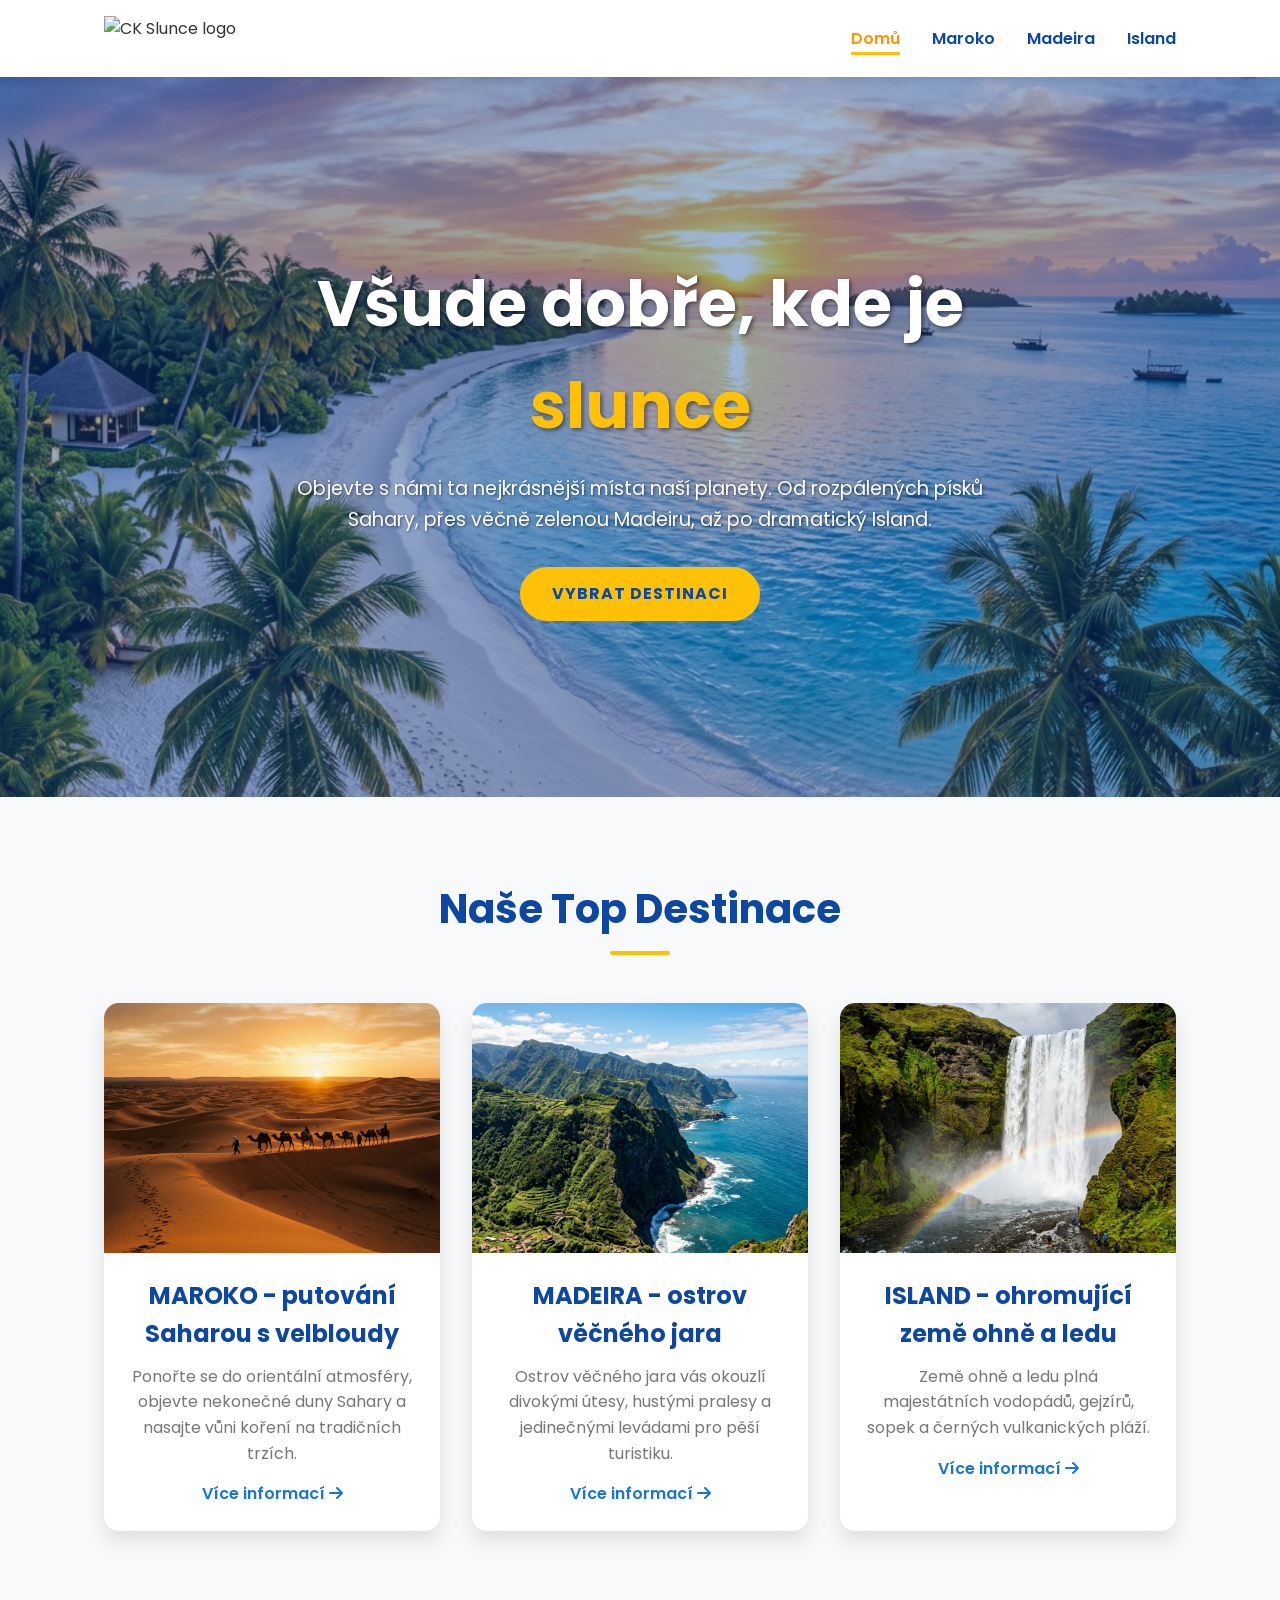
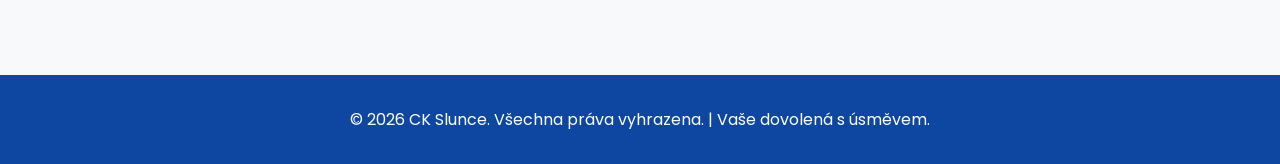
==== index.html @ e1917051 "terminy a popisky k cene" ====
<!DOCTYPE html>
<html lang="cs">

<head>
    <meta charset="UTF-8">
    <meta name="viewport" content="width=device-width, initial-scale=1.0">
    <title>CK Slunce | Vaše vysněná dovolená</title>
    <meta name="description"
        content="Cestovní kancelář CK Slunce - nabízíme nezapomenutelné zájezdy do destinací jako Maroko, Madeira a Island.">
    <link rel="stylesheet" href="css/style.css">
    <link href="https://cdnjs.cloudflare.com/ajax/libs/font-awesome/6.0.0/css/all.min.css" rel="stylesheet">
</head>

<body>

    <header>
        <nav>
            <a href="index.html" class="logo">
                <img src="images/logo.png" alt="CK Slunce logo">
            </a>
            <ul class="nav-links">
                <li><a href="index.html" class="active">Domů</a></li>
                <li><a href="maroko.html">Maroko</a></li>
                <li><a href="madeira.html">Madeira</a></li>
                <li><a href="island.html">Island</a></li>
            </ul>
        </nav>
    </header>

    <section class="hero" style="background-image: url('images/hero_home.jpg');">
        <div class="hero-content">
            <h1>Všude dobře, kde je <span>slunce</span></h1>
            <p>Objevte s námi ta nejkrásnější místa naší planety. Od rozpálených písků Sahary, přes věčně zelenou
                Madeiru, až po dramatický Island.</p>
            <a href="#destinace" class="btn">Vybrat destinaci</a>
        </div>
    </section>

    <section id="destinace" class="destinations">
        <h2 class="section-title">Naše Top Destinace</h2>
        <div class="grid">

            <a href="maroko.html" class="card">
                <div class="card-img">
                    <img src="images/maroko_1.jpg" alt="Maroko zájezd">
                </div>
                <div class="card-content">
                    <h3>MAROKO - putování Saharou s velbloudy</h3>
                    <p>Ponořte se do orientální atmosféry, objevte nekonečné duny Sahary a nasajte vůni koření na
                        tradičních trzích.</p>
                    <span class="card-btn">Více informací <i class="fas fa-arrow-right"></i></span>
                </div>
            </a>

            <a href="madeira.html" class="card">
                <div class="card-img">
                    <img src="images/madeira_1.jpg" alt="Madeira zájezd">
                </div>
                <div class="card-content">
                    <h3>MADEIRA - ostrov věčného jara</h3>
                    <p>Ostrov věčného jara vás okouzlí divokými útesy, hustými pralesy a jedinečnými levádami pro pěší
                        turistiku.</p>
                    <span class="card-btn">Více informací <i class="fas fa-arrow-right"></i></span>
                </div>
            </a>

            <a href="island.html" class="card">
                <div class="card-img">
                    <img src="images/island_1.jpg" alt="Island zájezd">
                </div>
                <div class="card-content">
                    <h3>ISLAND - ohromující země ohně a ledu</h3>
                    <p>Země ohně a ledu plná majestátních vodopádů, gejzírů, sopek a černých vulkanických pláží.</p>
                    <span class="card-btn">Více informací <i class="fas fa-arrow-right"></i></span>
                </div>
            </a>

        </div>
    </section>

    <footer>
        <p>&copy; 2026 CK Slunce. Všechna práva vyhrazena. | Vaše dovolená s úsměvem.</p>
    </footer>

</body>

</html>
---- css/style.css ----
@import url('https://fonts.googleapis.com/css2?family=Poppins:wght@300;400;600;700&display=swap');

:root {
    --primary-color: #FFC107; /* Slunečná žlutá */
    --primary-dark: #FF9800; /* Tmavší žlutá/oranžová */
    --secondary-color: #0D47A1; /* Tmavě modrá */
    --secondary-light: #1976D2; /* Světlejší modrá */
    --text-color: #333333;
    --text-light: #777777;
    --bg-color: #F8F9FA;
    --white: #FFFFFF;
    --transition: all 0.3s ease;
    --shadow: 0 10px 20px rgba(0,0,0,0.1);
}

* {
    margin: 0;
    padding: 0;
    box-sizing: border-box;
}

body {
    font-family: 'Poppins', sans-serif;
    color: var(--text-color);
    background-color: var(--bg-color);
    line-height: 1.6;
}

a {
    text-decoration: none;
    color: inherit;
}

/* Header & Navigation */
header {
    background-color: var(--white);
    box-shadow: 0 2px 10px rgba(0,0,0,0.1);
    position: sticky;
    top: 0;
    z-index: 1000;
}

nav {
    display: flex;
    justify-content: space-between;
    align-items: center;
    padding: 1rem 5%;
    max-width: 1200px;
    margin: 0 auto;
}

.logo {
    display: flex;
    align-items: center;
}

.logo img {
    height: 45px;
    width: auto;
    display: block;
    transition: var(--transition);
}

.logo:hover img {
    transform: scale(1.03);
}

.nav-links {
    list-style: none;
    display: flex;
    gap: 2rem;
}

.nav-links a {
    font-weight: 600;
    color: var(--secondary-color);
    transition: var(--transition);
    position: relative;
    padding-bottom: 5px;
}

.nav-links a::after {
    content: '';
    position: absolute;
    width: 0;
    height: 3px;
    background-color: var(--primary-color);
    bottom: 0;
    left: 0;
    transition: var(--transition);
}

.nav-links a:hover::after, .nav-links a.active::after {
    width: 100%;
}

.nav-links a:hover, .nav-links a.active {
    color: var(--primary-dark);
}

/* Hero Section */
.hero {
    height: 80vh;
    background-size: cover;
    background-position: center;
    position: relative;
    display: flex;
    align-items: center;
    justify-content: center;
    text-align: center;
    color: var(--white);
}

.hero::before {
    content: '';
    position: absolute;
    top: 0;
    left: 0;
    width: 100%;
    height: 100%;
    background: rgba(13, 71, 161, 0.4);
}

.hero-content {
    position: relative;
    z-index: 1;
    max-width: 800px;
    padding: 2rem;
}

.hero h1 {
    font-size: 4rem;
    font-weight: 700;
    margin-bottom: 1rem;
    text-shadow: 2px 2px 4px rgba(0,0,0,0.5);
}

.hero h1 span {
    color: var(--primary-color);
}

.hero p {
    font-size: 1.2rem;
    margin-bottom: 2rem;
    text-shadow: 1px 1px 3px rgba(0,0,0,0.5);
}

.btn {
    display: inline-block;
    padding: 12px 30px;
    background-color: var(--primary-color);
    color: var(--secondary-color);
    border-radius: 30px;
    font-weight: 700;
    text-transform: uppercase;
    letter-spacing: 1px;
    transition: var(--transition);
    border: 2px solid var(--primary-color);
}

.btn:hover {
    background-color: transparent;
    color: var(--primary-color);
}

/* Destinations Grid (Home) */
.destinations {
    padding: 5rem 5%;
    max-width: 1200px;
    margin: 0 auto;
}

.section-title {
    text-align: center;
    font-size: 2.5rem;
    color: var(--secondary-color);
    margin-bottom: 3rem;
    position: relative;
}

.section-title::after {
    content: '';
    display: block;
    width: 60px;
    height: 4px;
    background-color: var(--primary-color);
    margin: 10px auto 0;
    border-radius: 2px;
}

.grid {
    display: grid;
    grid-template-columns: repeat(auto-fit, minmax(300px, 1fr));
    gap: 2rem;
}

.card {
    background: var(--white);
    border-radius: 15px;
    overflow: hidden;
    box-shadow: var(--shadow);
    transition: var(--transition);
    cursor: pointer;
}

.card:hover {
    transform: translateY(-10px);
    box-shadow: 0 15px 30px rgba(0,0,0,0.2);
}

.card-img {
    height: 250px;
    overflow: hidden;
}

.card-img img {
    width: 100%;
    height: 100%;
    object-fit: cover;
    transition: transform 0.5s ease;
}

.card:hover .card-img img {
    transform: scale(1.1);
}

.card-content {
    padding: 1.5rem;
    text-align: center;
}

.card-content h3 {
    font-size: 1.5rem;
    color: var(--secondary-color);
    margin-bottom: 10px;
}

.card-content p {
    color: var(--text-light);
    margin-bottom: 15px;
}

.card-btn {
    display: inline-block;
    color: var(--secondary-light);
    font-weight: 600;
    transition: var(--transition);
}

.card-btn:hover {
    color: var(--primary-dark);
}

/* Destination Pages Specific */
.dest-page {
    padding: 4rem 5%;
    max-width: 1200px;
    margin: 0 auto;
}

.dest-header {
    text-align: center;
    margin-bottom: 3rem;
}

.dest-header h1 {
    font-size: 3rem;
    color: var(--secondary-color);
    margin-bottom: 1rem;
}

.dest-desc {
    font-size: 1.1rem;
    color: var(--text-color);
    max-width: 800px;
    margin: 0 auto 3rem;
    text-align: center;
}

.gallery {
    display: grid;
    grid-template-columns: repeat(auto-fit, minmax(400px, 1fr));
    gap: 2rem;
}

.gallery img {
    width: 100%;
    height: 400px;
    object-fit: cover;
    border-radius: 15px;
    box-shadow: var(--shadow);
    transition: var(--transition);
}

.gallery img:hover {
    transform: scale(1.02);
}

/* Footer */
footer {
    background-color: var(--secondary-color);
    color: var(--white);
    text-align: center;
    padding: 2rem 5%;
    margin-top: 4rem;
}

/* Modal Popup styles */
.modal-overlay {
    position: fixed;
    top: 0;
    left: 0;
    width: 100%;
    height: 100%;
    background: rgba(13, 71, 161, 0.4);
    backdrop-filter: blur(8px);
    -webkit-backdrop-filter: blur(8px);
    display: flex;
    justify-content: center;
    align-items: center;
    z-index: 2000;
    opacity: 0;
    pointer-events: none;
    transition: opacity 0.4s ease;
}

.modal-overlay.active {
    opacity: 1;
    pointer-events: all;
}

.modal-container {
    background: var(--white);
    width: 90%;
    max-width: 800px;
    max-height: 85vh;
    border-radius: 20px;
    box-shadow: 0 20px 50px rgba(13, 71, 161, 0.15);
    overflow-y: auto;
    position: relative;
    transform: scale(0.9) translateY(20px);
    transition: transform 0.4s cubic-bezier(0.165, 0.84, 0.44, 1);
    padding: 2.5rem;
}

.modal-overlay.active .modal-container {
    transform: scale(1) translateY(0);
}

.modal-close {
    position: absolute;
    top: 1.5rem;
    right: 1.5rem;
    font-size: 1.5rem;
    color: var(--text-light);
    cursor: pointer;
    transition: var(--transition);
    border: none;
    background: transparent;
    width: 40px;
    height: 40px;
    border-radius: 50%;
    display: flex;
    align-items: center;
    justify-content: center;
    background: var(--bg-color);
}

.modal-close:hover {
    color: var(--secondary-color);
    background: var(--primary-color);
    transform: rotate(90deg);
}

.modal-header {
    margin-bottom: 2rem;
    border-bottom: 2px solid var(--bg-color);
    padding-bottom: 1.5rem;
}

.modal-header h2 {
    color: var(--secondary-color);
    font-size: 2.2rem;
    font-weight: 700;
}

.modal-meta {
    display: flex;
    flex-wrap: wrap;
    gap: 1.5rem;
    margin-top: 1rem;
    font-size: 1.05rem;
}

.modal-meta-item {
    display: flex;
    align-items: center;
    gap: 10px;
    font-weight: 600;
    color: var(--secondary-light);
    background: rgba(25, 118, 210, 0.05);
    padding: 6px 16px;
    border-radius: 20px;
}

.modal-meta-item i {
    color: var(--primary-dark);
}

.modal-body {
    display: flex;
    flex-direction: column;
    gap: 1.5rem;
}

.modal-body h3 {
    color: var(--secondary-color);
    font-size: 1.4rem;
    border-left: 4px solid var(--primary-color);
    padding-left: 10px;
    margin-top: 0.5rem;
}

.program-timeline {
    position: relative;
    border-left: 2px solid rgba(25, 118, 210, 0.2);
    padding-left: 2rem;
    margin-left: 10px;
    margin-top: 1.5rem;
}

.program-day {
    position: relative;
    margin-bottom: 2rem;
}

.program-day:last-child {
    margin-bottom: 0;
}

.program-day::before {
    content: '';
    position: absolute;
    left: calc(-2rem - 7px);
    top: 6px;
    width: 12px;
    height: 12px;
    border-radius: 50%;
    background-color: var(--primary-color);
    border: 3px solid var(--white);
    box-shadow: 0 0 0 3px var(--secondary-light);
    transition: var(--transition);
}

.program-day:hover::before {
    background-color: var(--secondary-color);
    box-shadow: 0 0 0 3px var(--primary-color);
}

.program-day h4 {
    font-size: 1.15rem;
    color: var(--secondary-color);
    margin-bottom: 6px;
}

.program-day p {
    color: var(--text-color);
    font-size: 0.95rem;
}

.modal-footer {
    margin-top: 2.5rem;
    display: flex;
    justify-content: flex-end;
    gap: 1rem;
    border-top: 2px solid var(--bg-color);
    padding-top: 1.5rem;
}

/* Prevent scrolling when modal is open */
body.modal-open {
    overflow: hidden;
}

/* Form styles inside modal */
.inquiry-form {
    margin-top: 0.5rem;
    display: flex;
    flex-direction: column;
    gap: 1.2rem;
}

.form-intro {
    font-size: 0.95rem;
    color: var(--text-light);
    margin-bottom: 0.5rem;
}

.form-group {
    display: flex;
    flex-direction: column;
    gap: 6px;
}

.form-group label {
    font-size: 0.9rem;
    font-weight: 600;
    color: var(--secondary-color);
}

.form-group input, 
.form-group textarea {
    padding: 12px 16px;
    border: 1.5px solid rgba(13, 71, 161, 0.15);
    border-radius: 10px;
    font-family: inherit;
    font-size: 0.95rem;
    color: var(--text-color);
    background-color: var(--bg-color);
    transition: var(--transition);
    width: 100%;
}

.form-group input[readonly] {
    background-color: rgba(25, 118, 210, 0.05);
    border-color: rgba(25, 118, 210, 0.1);
    color: var(--secondary-color);
    font-weight: 600;
    cursor: not-allowed;
}

.form-group input:focus, 
.form-group textarea:focus {
    outline: none;
    border-color: var(--secondary-light);
    background-color: var(--white);
    box-shadow: 0 0 0 3px rgba(25, 118, 210, 0.15);
}

.form-row {
    display: grid;
    grid-template-columns: 1fr 1fr;
    gap: 1.2rem;
}

.form-actions {
    display: flex;
    justify-content: flex-end;
    gap: 1rem;
    margin-top: 1rem;
    border-top: 2px solid var(--bg-color);
    padding-top: 1.5rem;
}

.btn-secondary {
    background-color: transparent !important;
    color: var(--secondary-color) !important;
    border-color: var(--secondary-color) !important;
}

.btn-secondary:hover {
    background-color: var(--bg-color) !important;
}

@media (max-width: 600px) {
    .form-row {
        grid-template-columns: 1fr;
        gap: 1.2rem;
    }
}

/* Responsive */
@media (max-width: 768px) {
    .nav-links {
        display: none; /* Pro jednoduchost skryjeme na malých mobilech, nebo by se dělalo hamburger menu */
    }
    .hero h1 {
        font-size: 2.5rem;
    }
    .gallery {
        grid-template-columns: 1fr;
    }
    .modal-container {
        padding: 1.5rem;
        width: 95%;
    }
    .modal-header h2 {
        font-size: 1.8rem;
    }
    .modal-meta {
        gap: 0.8rem;
    }
    .modal-meta-item {
        font-size: 0.9rem;
        padding: 4px 12px;
    }
}

/* Destination actions layout */
.dest-actions {
    display: flex;
    justify-content: center;
    gap: 1.2rem;
    flex-wrap: wrap;
    margin-top: 1.5rem;
}

.btn-gallery {
    background-color: var(--secondary-color) !important;
    color: var(--white) !important;
    border-color: var(--secondary-color) !important;
}

.btn-gallery:hover {
    background-color: transparent !important;
    color: var(--secondary-color) !important;
}

/* Lightbox styles */
.lightbox-overlay {
    position: fixed;
    top: 0;
    left: 0;
    width: 100%;
    height: 100%;
    background: rgba(0, 0, 0, 0.95);
    backdrop-filter: blur(10px);
    -webkit-backdrop-filter: blur(10px);
    display: flex;
    justify-content: center;
    align-items: center;
    z-index: 3000;
    opacity: 0;
    pointer-events: none;
    transition: opacity 0.4s ease;
}

.lightbox-overlay.active {
    opacity: 1;
    pointer-events: all;
}

.lightbox-content {
    position: relative;
    max-width: 85%;
    max-height: 80vh;
    display: flex;
    flex-direction: column;
    align-items: center;
    justify-content: center;
}

.lightbox-content img {
    max-width: 100%;
    max-height: 75vh;
    object-fit: contain;
    border-radius: 8px;
    box-shadow: 0 10px 30px rgba(0, 0, 0, 0.5);
    user-select: none;
    -webkit-user-drag: none;
}

.lightbox-caption {
    color: var(--white);
    margin-top: 15px;
    font-size: 1.1rem;
    font-weight: 500;
    text-align: center;
    text-shadow: 1px 1px 3px rgba(0, 0, 0, 0.8);
}

.lightbox-counter {
    color: rgba(255, 255, 255, 0.6);
    font-size: 0.9rem;
    margin-top: 5px;
}

/* Lightbox Controls */
.lightbox-close,
.lightbox-prev,
.lightbox-next {
    position: absolute;
    background: rgba(255, 255, 255, 0.1);
    border: none;
    color: var(--white);
    cursor: pointer;
    display: flex;
    align-items: center;
    justify-content: center;
    border-radius: 50%;
    transition: var(--transition);
    z-index: 3100;
}

.lightbox-close:hover,
.lightbox-prev:hover,
.lightbox-next:hover {
    background: var(--primary-color) !important;
    color: var(--secondary-color) !important;
}

.lightbox-close {
    top: 2rem;
    right: 2rem;
    width: 50px;
    height: 50px;
    font-size: 1.5rem;
}

.lightbox-prev {
    left: 2rem;
    width: 60px;
    height: 60px;
    font-size: 1.8rem;
}

.lightbox-next {
    right: 2rem;
    width: 60px;
    height: 60px;
    font-size: 1.8rem;
}

/* Responsive lightbox controls for smaller screens */
@media (max-width: 768px) {
    .lightbox-prev {
        left: 0.5rem;
        width: 45px;
        height: 45px;
        font-size: 1.2rem;
    }
    .lightbox-next {
        right: 0.5rem;
        width: 45px;
        height: 45px;
        font-size: 1.2rem;
    }
    .lightbox-close {
        top: 1rem;
        right: 1rem;
        width: 40px;
        height: 40px;
        font-size: 1.1rem;
    }
}

/* Program highlights list */
.program-highlights {
    list-style: none;
    display: flex;
    flex-direction: column;
    gap: 12px;
    margin-top: 1rem;
    padding-left: 0;
}

.program-highlights li {
    display: flex;
    align-items: flex-start;
    gap: 12px;
    font-size: 1rem;
    line-height: 1.55;
}

.program-highlights li i {
    color: var(--primary-dark);
    margin-top: 4px;
    font-size: 1.1rem;
    flex-shrink: 0;
}

/* Pricing Info styling (Included / Excluded) */
.price-info-container {
    display: grid;
    grid-template-columns: 1fr 1fr;
    gap: 1.5rem;
    margin-top: 1.8rem;
}

.price-info-box {
    padding: 1.5rem;
    border-radius: 12px;
    background: var(--bg-color);
    box-shadow: 0 4px 6px rgba(0, 0, 0, 0.02);
}

.price-info-box.included {
    border-left: 5px solid #2e7d32; /* Rich Green */
}

.price-info-box.excluded {
    border-left: 5px solid #d32f2f; /* Rich Red */
}

.price-info-box h4 {
    color: var(--secondary-color);
    font-size: 1.15rem;
    margin-bottom: 1rem;
    display: flex;
    align-items: center;
    gap: 10px;
}

.price-info-box.included h4 i {
    color: #2e7d32;
}

.price-info-box.excluded h4 i {
    color: #d32f2f;
}

.price-info-box ul {
    list-style: none;
    display: flex;
    flex-direction: column;
    gap: 10px;
    padding-left: 0;
}

.price-info-box ul li {
    display: flex;
    align-items: flex-start;
    gap: 10px;
    font-size: 0.95rem;
    color: var(--text-color);
}

.price-info-box ul li i {
    margin-top: 3px;
    font-size: 1rem;
    flex-shrink: 0;
}

.price-info-box.included ul li i {
    color: #2e7d32;
}

.price-info-box.excluded ul li i {
    color: #d32f2f;
}

@media (max-width: 650px) {
    .price-info-container {
        grid-template-columns: 1fr;
        gap: 1.2rem;
    }
}
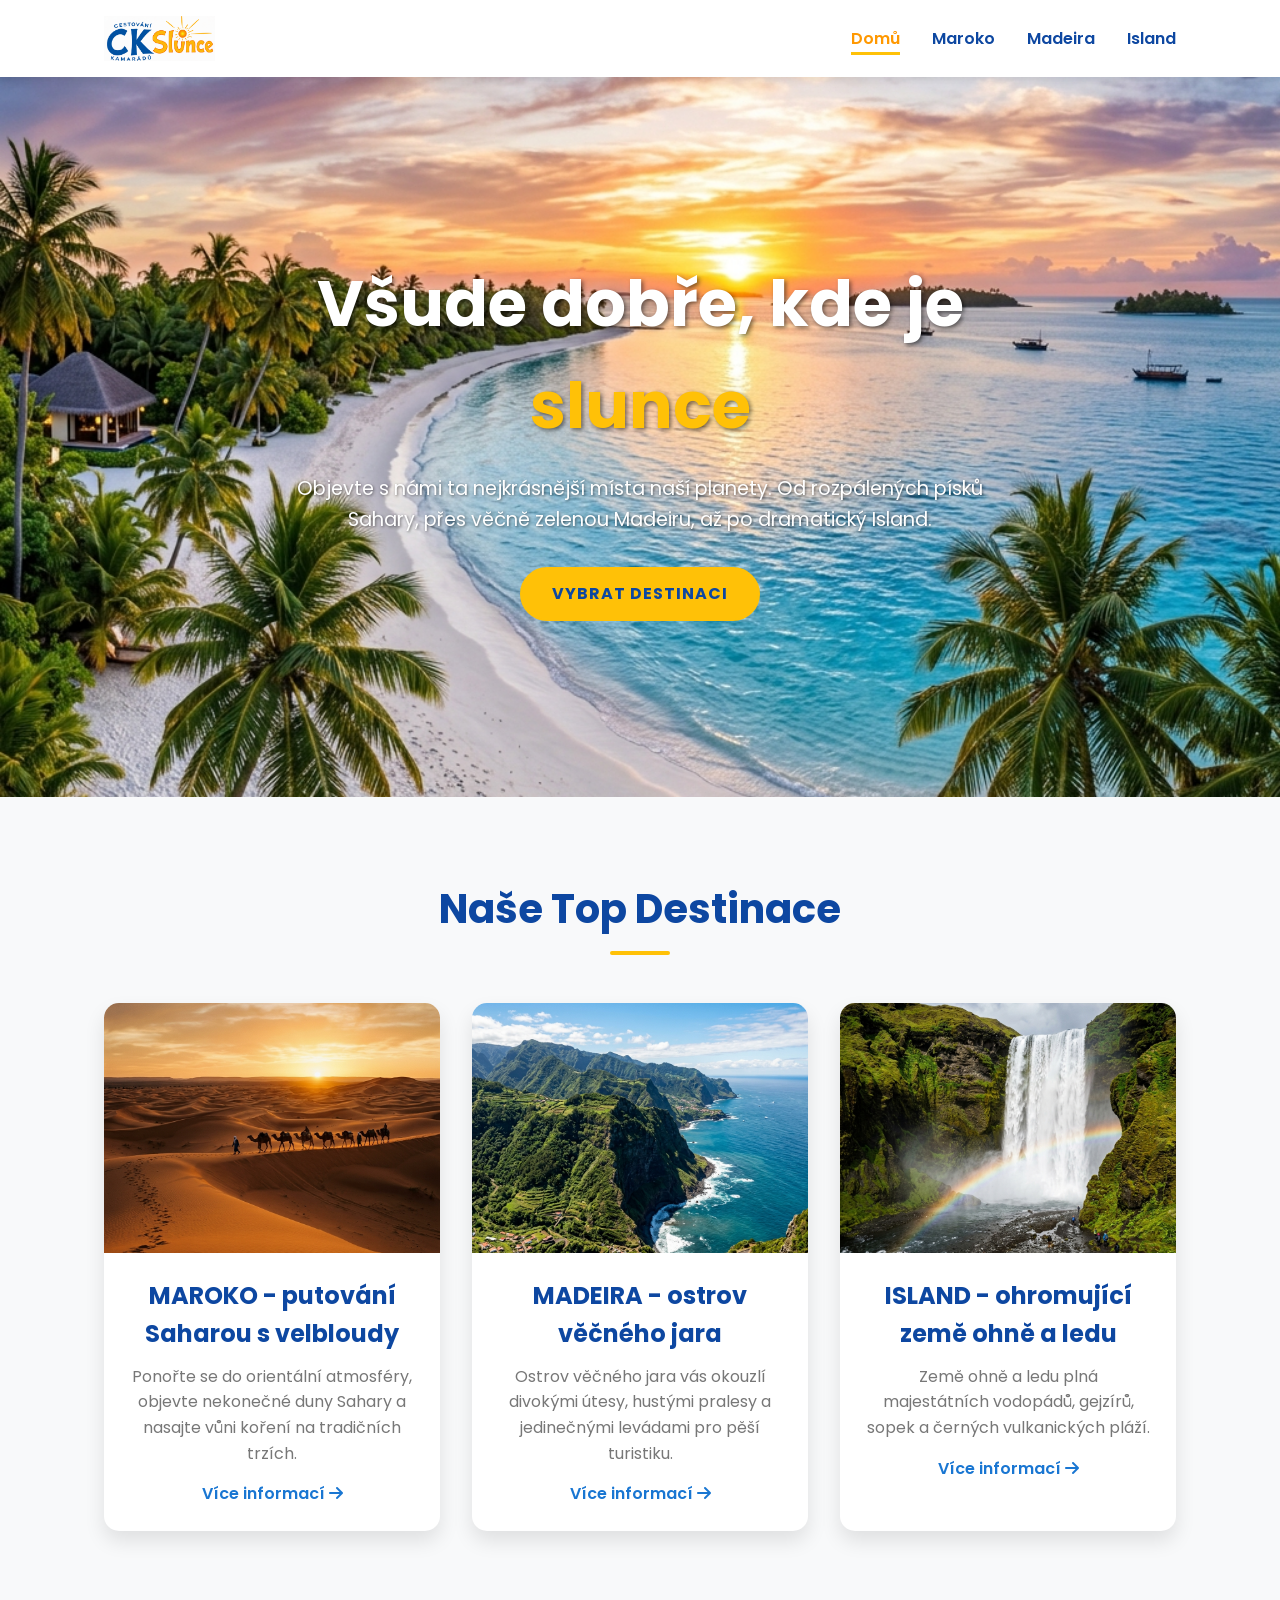
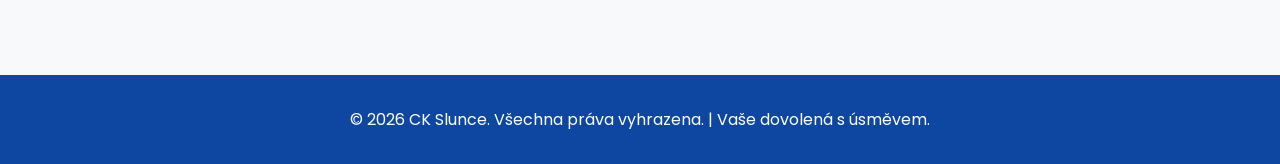
==== commit beb01102: "projasnene pozadi" ====
--- a/index.html
+++ b/index.html
@@ -27,7 +27,7 @@
         </nav>
     </header>
 
-    <section class="hero" style="background-image: url('images/hero_home.jpg');">
+    <section class="hero" style="background-image: url('images/background_0.jpg');">
         <div class="hero-content">
             <h1>Všude dobře, kde je <span>slunce</span></h1>
             <p>Objevte s námi ta nejkrásnější místa naší planety. Od rozpálených písků Sahary, přes věčně zelenou
--- a/css/style.css
+++ b/css/style.css
@@ -1,16 +1,20 @@
 @import url('https://fonts.googleapis.com/css2?family=Poppins:wght@300;400;600;700&display=swap');
 
 :root {
-    --primary-color: #FFC107; /* Slunečná žlutá */
-    --primary-dark: #FF9800; /* Tmavší žlutá/oranžová */
-    --secondary-color: #0D47A1; /* Tmavě modrá */
-    --secondary-light: #1976D2; /* Světlejší modrá */
+    --primary-color: #FFC107;
+    /* Slunečná žlutá */
+    --primary-dark: #FF9800;
+    /* Tmavší žlutá/oranžová */
+    --secondary-color: #0D47A1;
+    /* Tmavě modrá */
+    --secondary-light: #1976D2;
+    /* Světlejší modrá */
     --text-color: #333333;
     --text-light: #777777;
     --bg-color: #F8F9FA;
     --white: #FFFFFF;
     --transition: all 0.3s ease;
-    --shadow: 0 10px 20px rgba(0,0,0,0.1);
+    --shadow: 0 10px 20px rgba(0, 0, 0, 0.1);
 }
 
 * {
@@ -34,7 +38,7 @@
 /* Header & Navigation */
 header {
     background-color: var(--white);
-    box-shadow: 0 2px 10px rgba(0,0,0,0.1);
+    box-shadow: 0 2px 10px rgba(0, 0, 0, 0.1);
     position: sticky;
     top: 0;
     z-index: 1000;
@@ -90,11 +94,13 @@
     transition: var(--transition);
 }
 
-.nav-links a:hover::after, .nav-links a.active::after {
+.nav-links a:hover::after,
+.nav-links a.active::after {
     width: 100%;
 }
 
-.nav-links a:hover, .nav-links a.active {
+.nav-links a:hover,
+.nav-links a.active {
     color: var(--primary-dark);
 }
 
@@ -118,8 +124,9 @@
     left: 0;
     width: 100%;
     height: 100%;
-    background: rgba(13, 71, 161, 0.4);
-}
+    background: rgba(13, 71, 161, -0.6);
+}
+
 
 .hero-content {
     position: relative;
@@ -132,7 +139,7 @@
     font-size: 4rem;
     font-weight: 700;
     margin-bottom: 1rem;
-    text-shadow: 2px 2px 4px rgba(0,0,0,0.5);
+    text-shadow: 2px 2px 4px rgba(0, 0, 0, 0.5);
 }
 
 .hero h1 span {
@@ -142,7 +149,7 @@
 .hero p {
     font-size: 1.2rem;
     margin-bottom: 2rem;
-    text-shadow: 1px 1px 3px rgba(0,0,0,0.5);
+    text-shadow: 1px 1px 3px rgba(0, 0, 0, 0.5);
 }
 
 .btn {
@@ -205,7 +212,7 @@
 
 .card:hover {
     transform: translateY(-10px);
-    box-shadow: 0 15px 30px rgba(0,0,0,0.2);
+    box-shadow: 0 15px 30px rgba(0, 0, 0, 0.2);
 }
 
 .card-img {
@@ -508,7 +515,7 @@
     color: var(--secondary-color);
 }
 
-.form-group input, 
+.form-group input,
 .form-group textarea {
     padding: 12px 16px;
     border: 1.5px solid rgba(13, 71, 161, 0.15);
@@ -529,7 +536,7 @@
     cursor: not-allowed;
 }
 
-.form-group input:focus, 
+.form-group input:focus,
 .form-group textarea:focus {
     outline: none;
     border-color: var(--secondary-light);
@@ -572,24 +579,31 @@
 /* Responsive */
 @media (max-width: 768px) {
     .nav-links {
-        display: none; /* Pro jednoduchost skryjeme na malých mobilech, nebo by se dělalo hamburger menu */
-    }
+        display: none;
+        /* Pro jednoduchost skryjeme na malých mobilech, nebo by se dělalo hamburger menu */
+    }
+
     .hero h1 {
         font-size: 2.5rem;
     }
+
     .gallery {
         grid-template-columns: 1fr;
     }
+
     .modal-container {
         padding: 1.5rem;
         width: 95%;
     }
+
     .modal-header h2 {
         font-size: 1.8rem;
     }
+
     .modal-meta {
         gap: 0.8rem;
     }
+
     .modal-meta-item {
         font-size: 0.9rem;
         padding: 4px 12px;
@@ -729,12 +743,14 @@
         height: 45px;
         font-size: 1.2rem;
     }
+
     .lightbox-next {
         right: 0.5rem;
         width: 45px;
         height: 45px;
         font-size: 1.2rem;
     }
+
     .lightbox-close {
         top: 1rem;
         right: 1rem;
@@ -785,11 +801,13 @@
 }
 
 .price-info-box.included {
-    border-left: 5px solid #2e7d32; /* Rich Green */
+    border-left: 5px solid #2e7d32;
+    /* Rich Green */
 }
 
 .price-info-box.excluded {
-    border-left: 5px solid #d32f2f; /* Rich Red */
+    border-left: 5px solid #d32f2f;
+    /* Rich Red */
 }
 
 .price-info-box h4 {
@@ -844,4 +862,4 @@
         grid-template-columns: 1fr;
         gap: 1.2rem;
     }
-}
+}
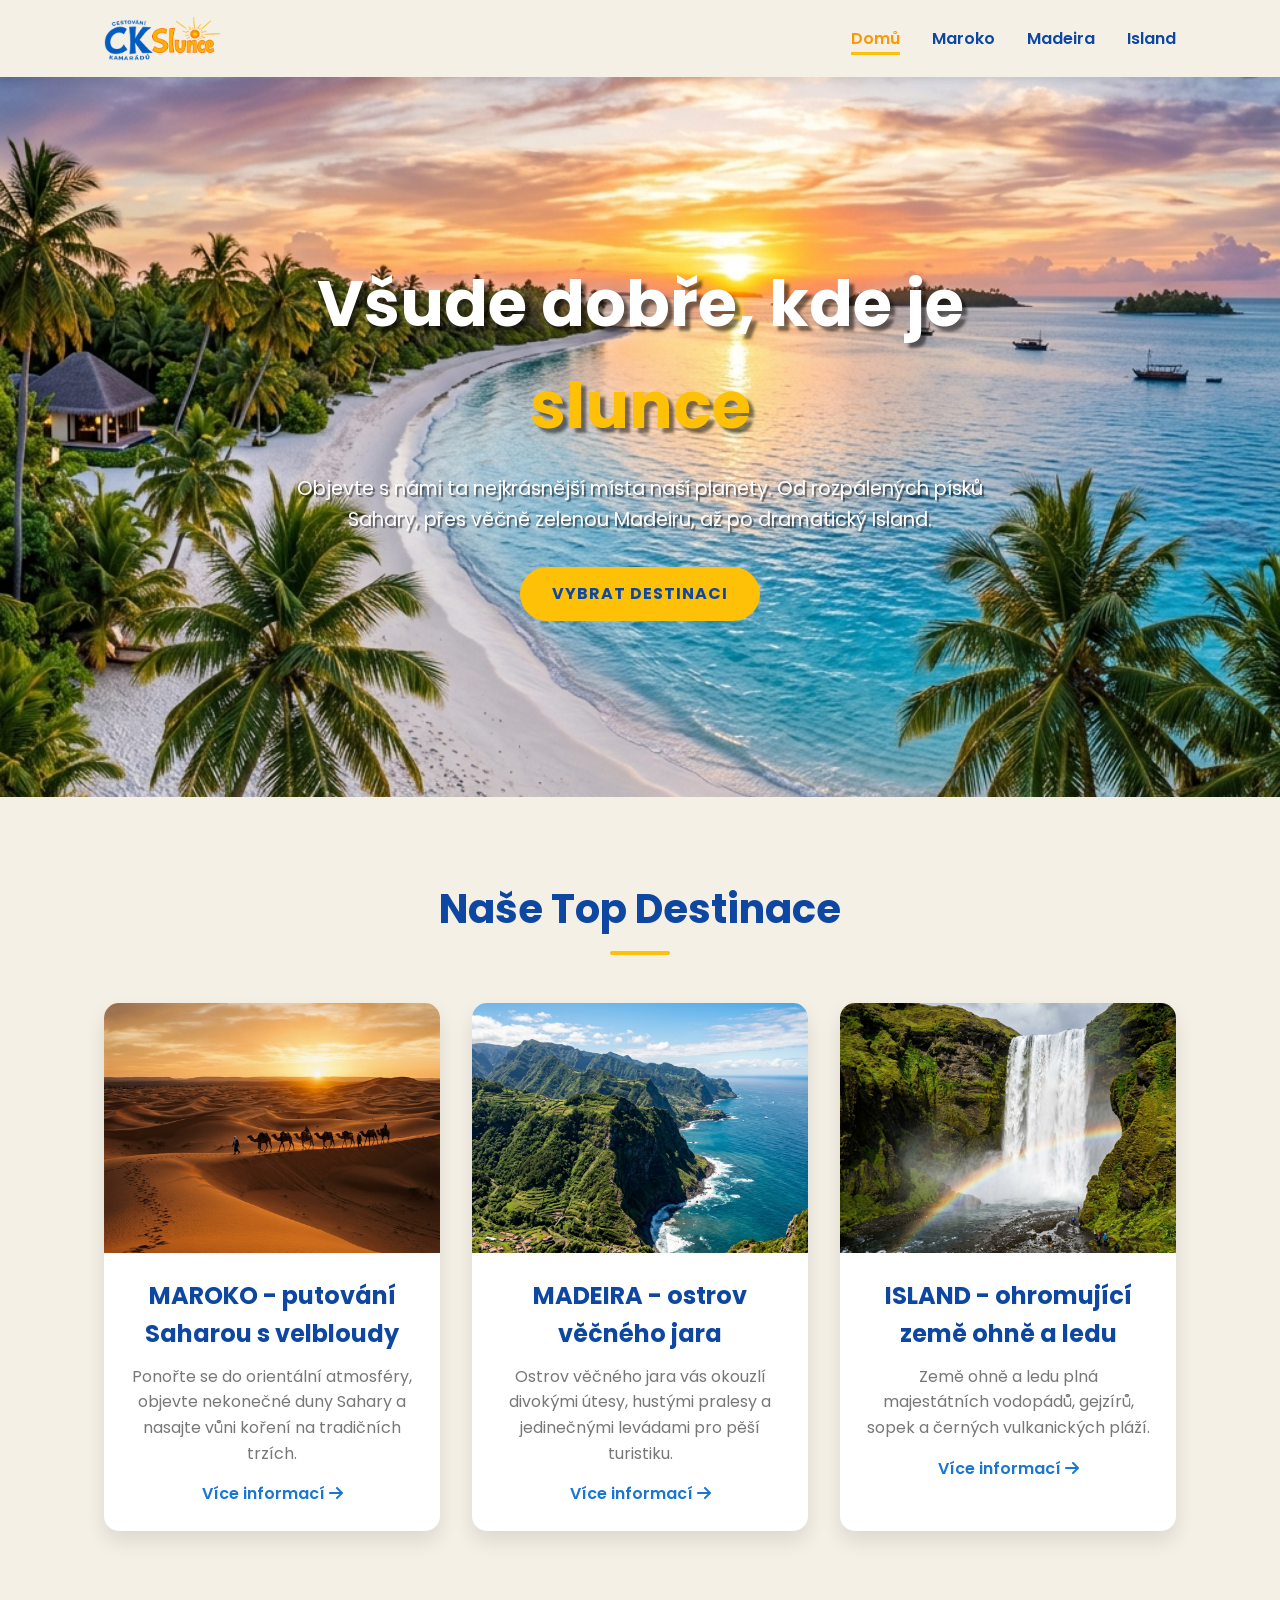
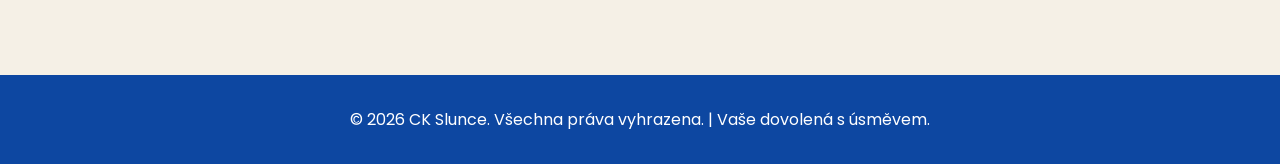
==== commit d117eeac: "header bezovy" ====
--- a/index.html
+++ b/index.html
@@ -16,7 +16,7 @@
     <header>
         <nav>
             <a href="index.html" class="logo">
-                <img src="images/logo.png" alt="CK Slunce logo">
+                <img src="images/logo_transparent.png" alt="CK Slunce logo">
             </a>
             <ul class="nav-links">
                 <li><a href="index.html" class="active">Domů</a></li>
--- a/css/style.css
+++ b/css/style.css
@@ -11,9 +11,10 @@
     /* Světlejší modrá */
     --text-color: #333333;
     --text-light: #777777;
-    --bg-color: #F8F9FA;
+    #--bg-color: #F8F9FA;
+    --bg-color: #f5f0e6;
     --white: #FFFFFF;
-    --transition: all 0.3s ease;
+    --bezova: #f5f0e6 --transition: all 0.3s ease;
     --shadow: 0 10px 20px rgba(0, 0, 0, 0.1);
 }
 
@@ -37,7 +38,7 @@
 
 /* Header & Navigation */
 header {
-    background-color: var(--white);
+    background-color: var(--bezova);
     box-shadow: 0 2px 10px rgba(0, 0, 0, 0.1);
     position: sticky;
     top: 0;
@@ -139,7 +140,8 @@
     font-size: 4rem;
     font-weight: 700;
     margin-bottom: 1rem;
-    text-shadow: 2px 2px 4px rgba(0, 0, 0, 0.5);
+    # text-shadow: 2px 2px 4px rgba(0, 0, 0, 0.5);
+    text-shadow: 5px 5px 3px rgba(0, 0, 0, 0.5);
 }
 
 .hero h1 span {
@@ -149,7 +151,7 @@
 .hero p {
     font-size: 1.2rem;
     margin-bottom: 2rem;
-    text-shadow: 1px 1px 3px rgba(0, 0, 0, 0.5);
+    text-shadow: 2px 2px 1px rgba(0, 0, 0, 0.5);
 }
 
 .btn {
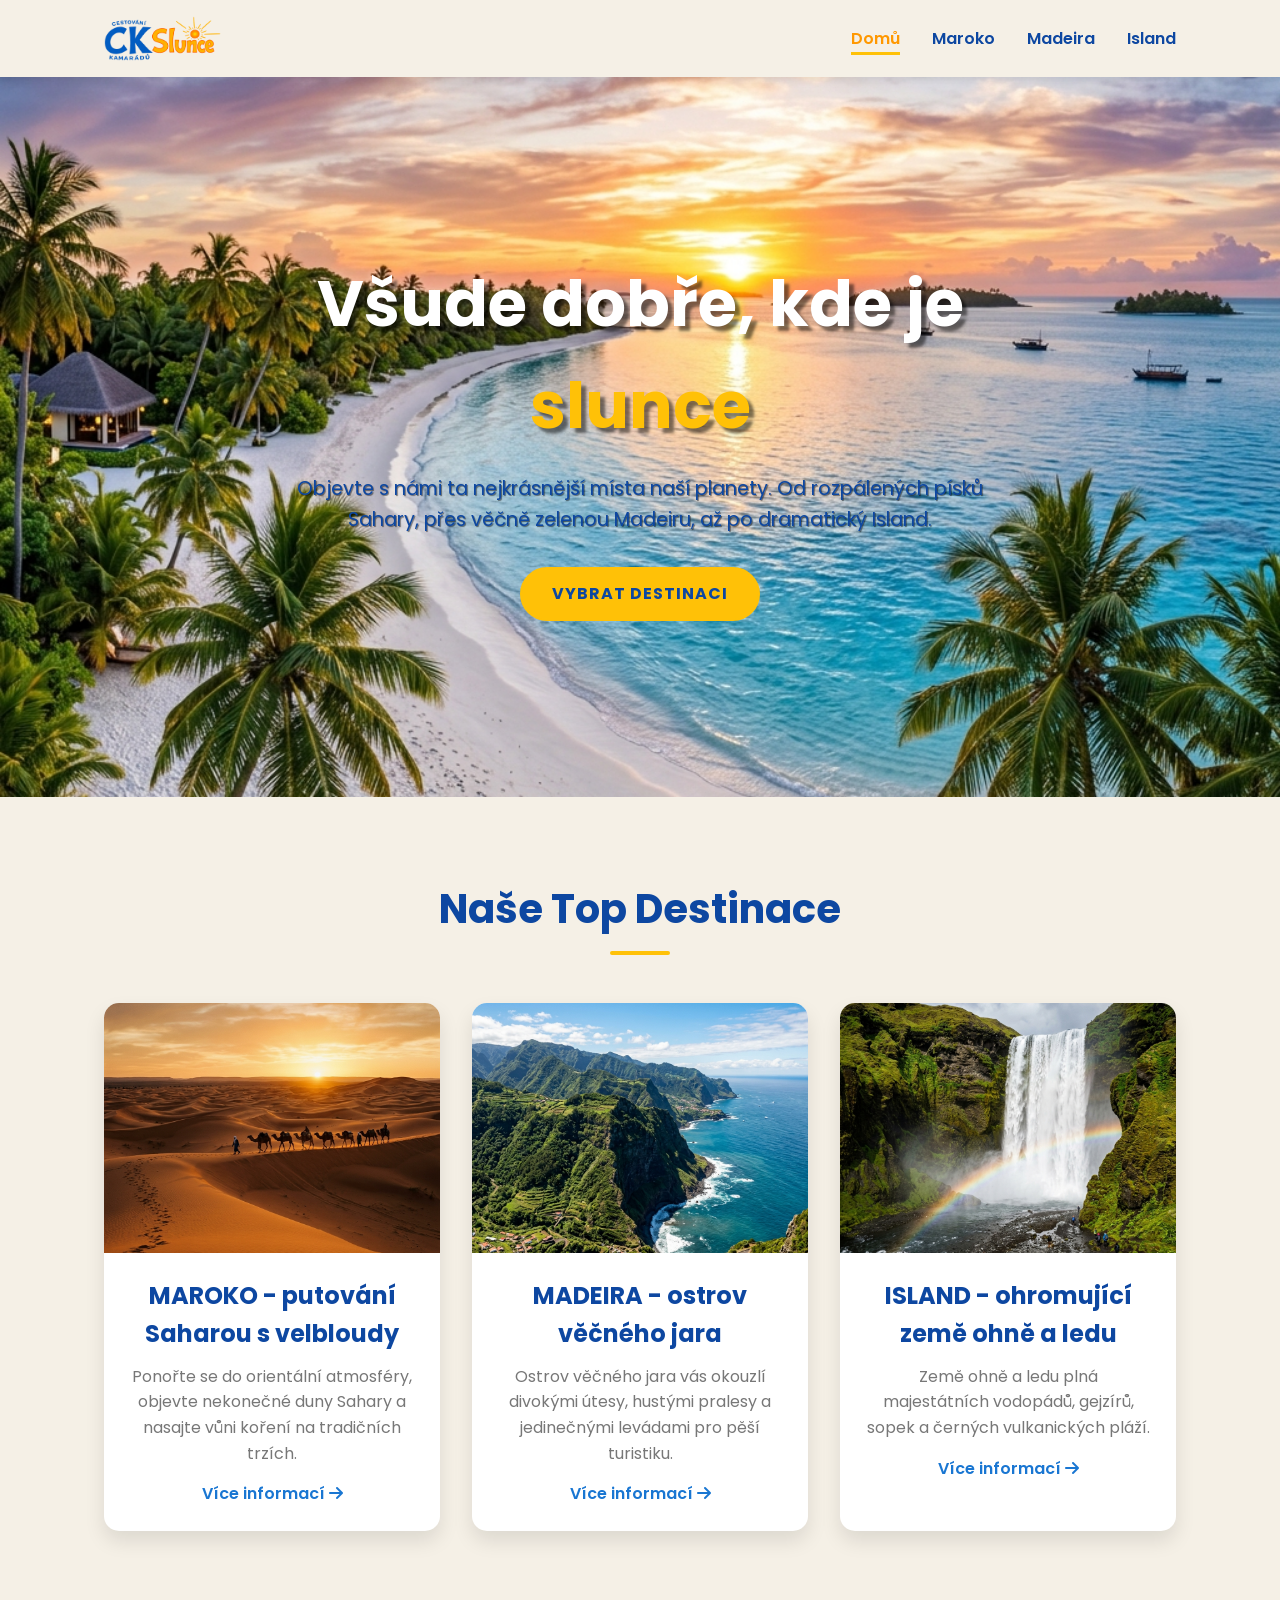
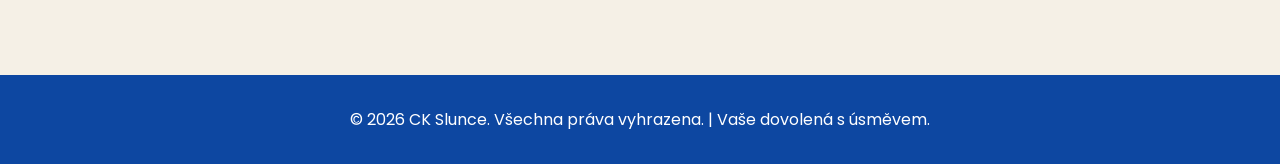
==== commit 90dae794: "cestovani kamaradu" ====
--- a/index.html
+++ b/index.html
@@ -4,9 +4,9 @@
 <head>
     <meta charset="UTF-8">
     <meta name="viewport" content="width=device-width, initial-scale=1.0">
-    <title>CK Slunce | Vaše vysněná dovolená</title>
+    <title>CK Slunce | Zážitkové cesty za dobrodružstvím</title>
     <meta name="description"
-        content="Cestovní kancelář CK Slunce - nabízíme nezapomenutelné zájezdy do destinací jako Maroko, Madeira a Island.">
+        content="Cestování kamarádů CK Slunce - nabízíme nezapomenutelné zájezdy do destinací jako Maroko, Madeira a Island.">
     <link rel="stylesheet" href="css/style.css">
     <link href="https://cdnjs.cloudflare.com/ajax/libs/font-awesome/6.0.0/css/all.min.css" rel="stylesheet">
 </head>
@@ -24,6 +24,11 @@
                 <li><a href="madeira.html">Madeira</a></li>
                 <li><a href="island.html">Island</a></li>
             </ul>
+            <button class="menu-toggle" id="menu-toggle" aria-label="Menu" aria-expanded="false">
+                <span></span>
+                <span></span>
+                <span></span>
+            </button>
         </nav>
     </header>
 
@@ -82,6 +87,7 @@
         <p>&copy; 2026 CK Slunce. Všechna práva vyhrazena. | Vaše dovolená s úsměvem.</p>
     </footer>
 
+    <script src="js/menu.js"></script>
 </body>
 
 </html>
--- a/css/style.css
+++ b/css/style.css
@@ -14,7 +14,7 @@
     #--bg-color: #F8F9FA;
     --bg-color: #f5f0e6;
     --white: #FFFFFF;
-    --bezova: #f5f0e6 --transition: all 0.3s ease;
+    --bezova: #f5f0e6;
     --shadow: 0 10px 20px rgba(0, 0, 0, 0.1);
 }
 
@@ -151,7 +151,8 @@
 .hero p {
     font-size: 1.2rem;
     margin-bottom: 2rem;
-    text-shadow: 2px 2px 1px rgba(0, 0, 0, 0.5);
+    text-shadow: 1px 1px 1px rgba(0, 0, 0, 0.5);
+    color: var(--secondary-color);
 }
 
 .btn {
@@ -299,6 +300,7 @@
     border-radius: 15px;
     box-shadow: var(--shadow);
     transition: var(--transition);
+    cursor: pointer;
 }
 
 .gallery img:hover {
@@ -578,11 +580,112 @@
     }
 }
 
+/* Hamburger Toggle Button */
+.menu-toggle {
+    display: none;
+    flex-direction: column;
+    justify-content: space-between;
+    width: 30px;
+    height: 21px;
+    background: transparent;
+    border: none;
+    cursor: pointer;
+    padding: 0;
+    z-index: 1100;
+}
+
+.menu-toggle span {
+    display: block;
+    width: 100%;
+    height: 3px;
+    background-color: var(--secondary-color);
+    border-radius: 3px;
+    transition: transform 0.3s cubic-bezier(0.645, 0.045, 0.355, 1),
+        opacity 0.3s ease,
+        background-color 0.3s ease;
+}
+
+.menu-toggle.active span:nth-child(1) {
+    transform: translateY(9px) rotate(45deg);
+    background-color: var(--primary-dark);
+}
+
+.menu-toggle.active span:nth-child(2) {
+    opacity: 0;
+    transform: scaleX(0);
+}
+
+.menu-toggle.active span:nth-child(3) {
+    transform: translateY(-9px) rotate(-45deg);
+    background-color: var(--primary-dark);
+}
+
+body.menu-open {
+    overflow: hidden;
+}
+
 /* Responsive */
 @media (max-width: 768px) {
+    .menu-toggle {
+        display: flex;
+    }
+
     .nav-links {
-        display: none;
-        /* Pro jednoduchost skryjeme na malých mobilech, nebo by se dělalo hamburger menu */
+        position: fixed;
+        top: 0;
+        right: -100%;
+        width: 100%;
+        height: 100vh;
+        background-color: rgba(245, 240, 230, 0.96);
+        backdrop-filter: blur(10px);
+        -webkit-backdrop-filter: blur(10px);
+        display: flex;
+        flex-direction: column;
+        justify-content: center;
+        align-items: center;
+        gap: 2.5rem;
+        transition: right 0.4s cubic-bezier(0.77, 0, 0.175, 1);
+        z-index: 1050;
+        box-shadow: -5px 0 15px rgba(0, 0, 0, 0.05);
+        padding: 2rem;
+    }
+
+    .nav-links.active {
+        right: 0;
+    }
+
+    .nav-links li {
+        opacity: 0;
+        transform: translateY(20px);
+        transition: opacity 0.4s ease, transform 0.4s ease;
+    }
+
+    .nav-links.active li {
+        opacity: 1;
+        transform: translateY(0);
+    }
+
+    .nav-links.active li:nth-child(1) {
+        transition-delay: 0.1s;
+    }
+
+    .nav-links.active li:nth-child(2) {
+        transition-delay: 0.15s;
+    }
+
+    .nav-links.active li:nth-child(3) {
+        transition-delay: 0.2s;
+    }
+
+    .nav-links.active li:nth-child(4) {
+        transition-delay: 0.25s;
+    }
+
+    .nav-links a {
+        font-size: 1.8rem;
+        font-weight: 700;
+        color: var(--secondary-color);
+        padding: 10px 20px;
     }
 
     .hero h1 {
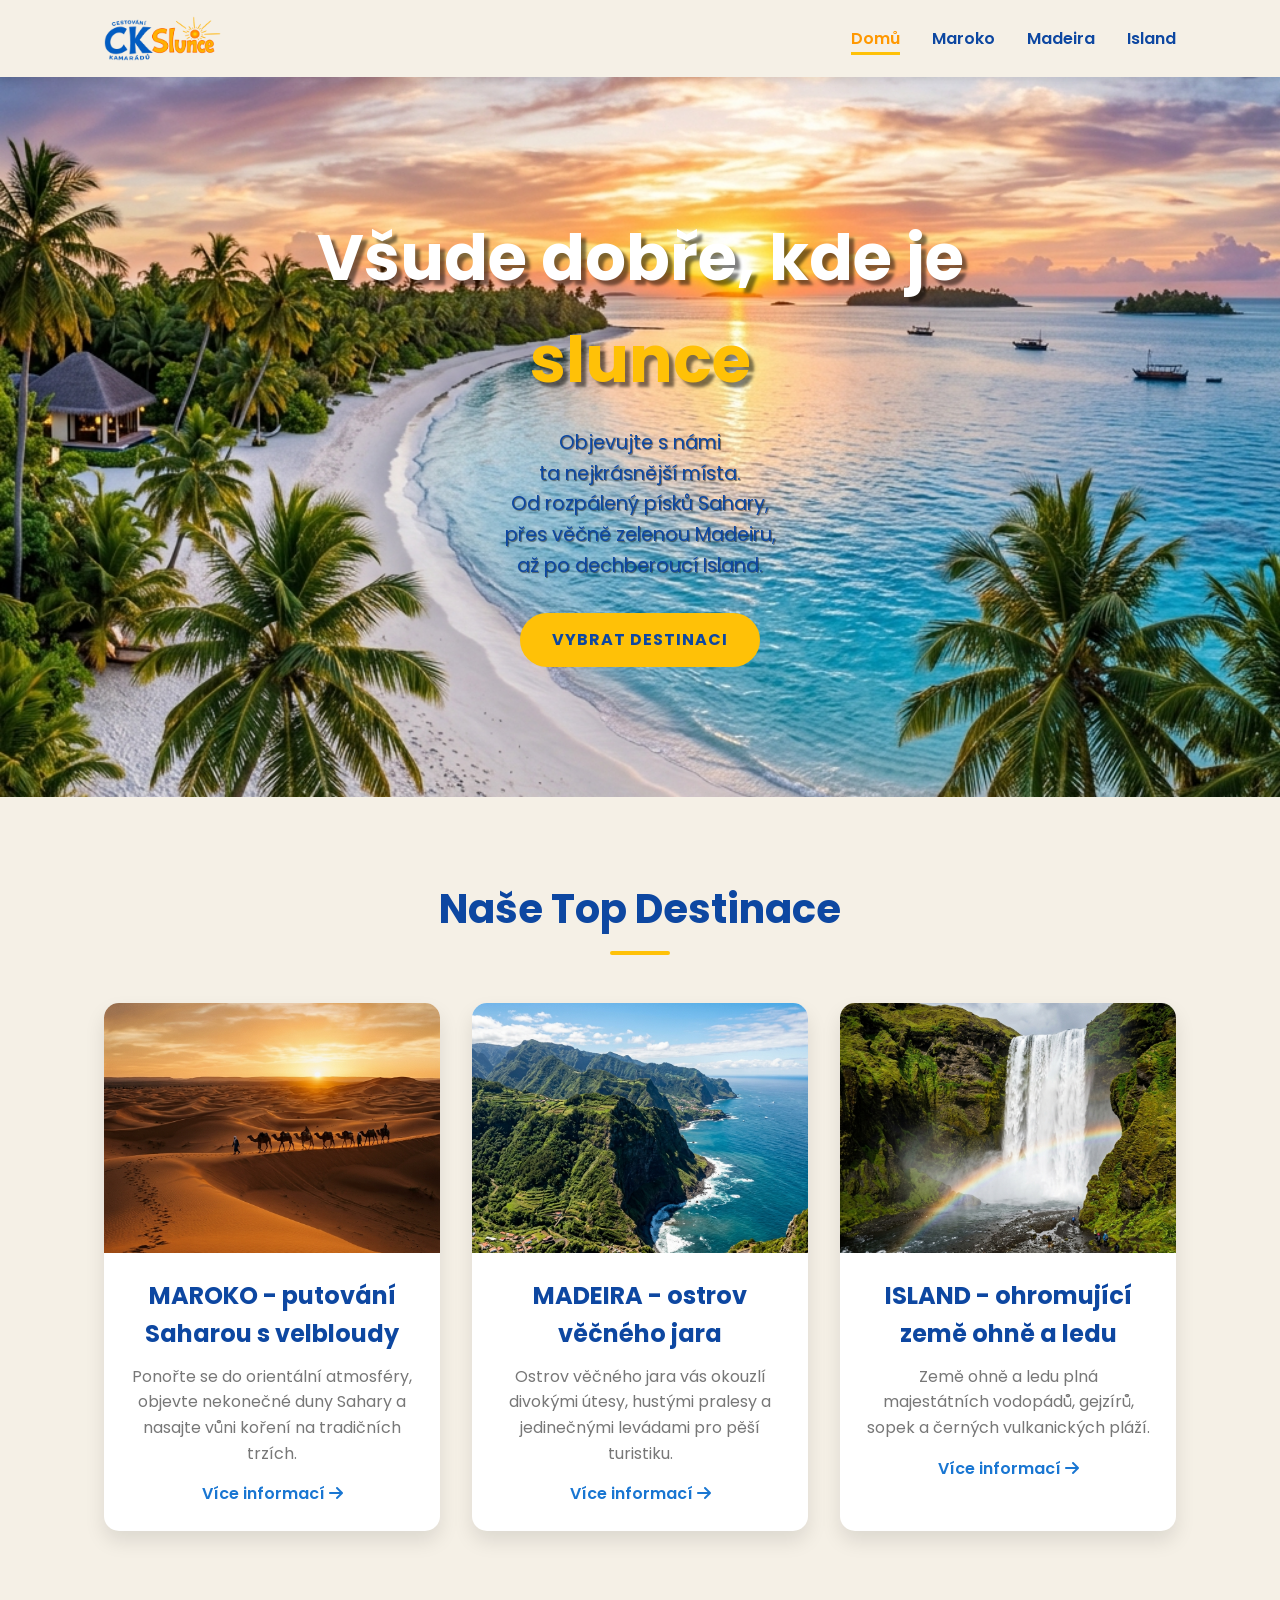
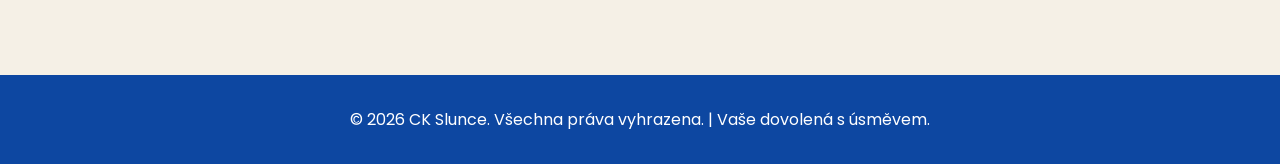
==== commit bf601316: "novy popis na hlavni strance" ====
--- a/index.html
+++ b/index.html
@@ -35,8 +35,11 @@
     <section class="hero" style="background-image: url('images/background_0.jpg');">
         <div class="hero-content">
             <h1>Všude dobře, kde je <span>slunce</span></h1>
-            <p>Objevte s námi ta nejkrásnější místa naší planety. Od rozpálených písků Sahary, přes věčně zelenou
-                Madeiru, až po dramatický Island.</p>
+            <p>Objevujte s námi<br>
+                ta nejkrásnější místa.<br>
+                Od rozpálený písků Sahary, <br>
+                přes věčně zelenou Madeiru,<br>
+                až po dechberoucí Island.</p>
             <a href="#destinace" class="btn">Vybrat destinaci</a>
         </div>
     </section>
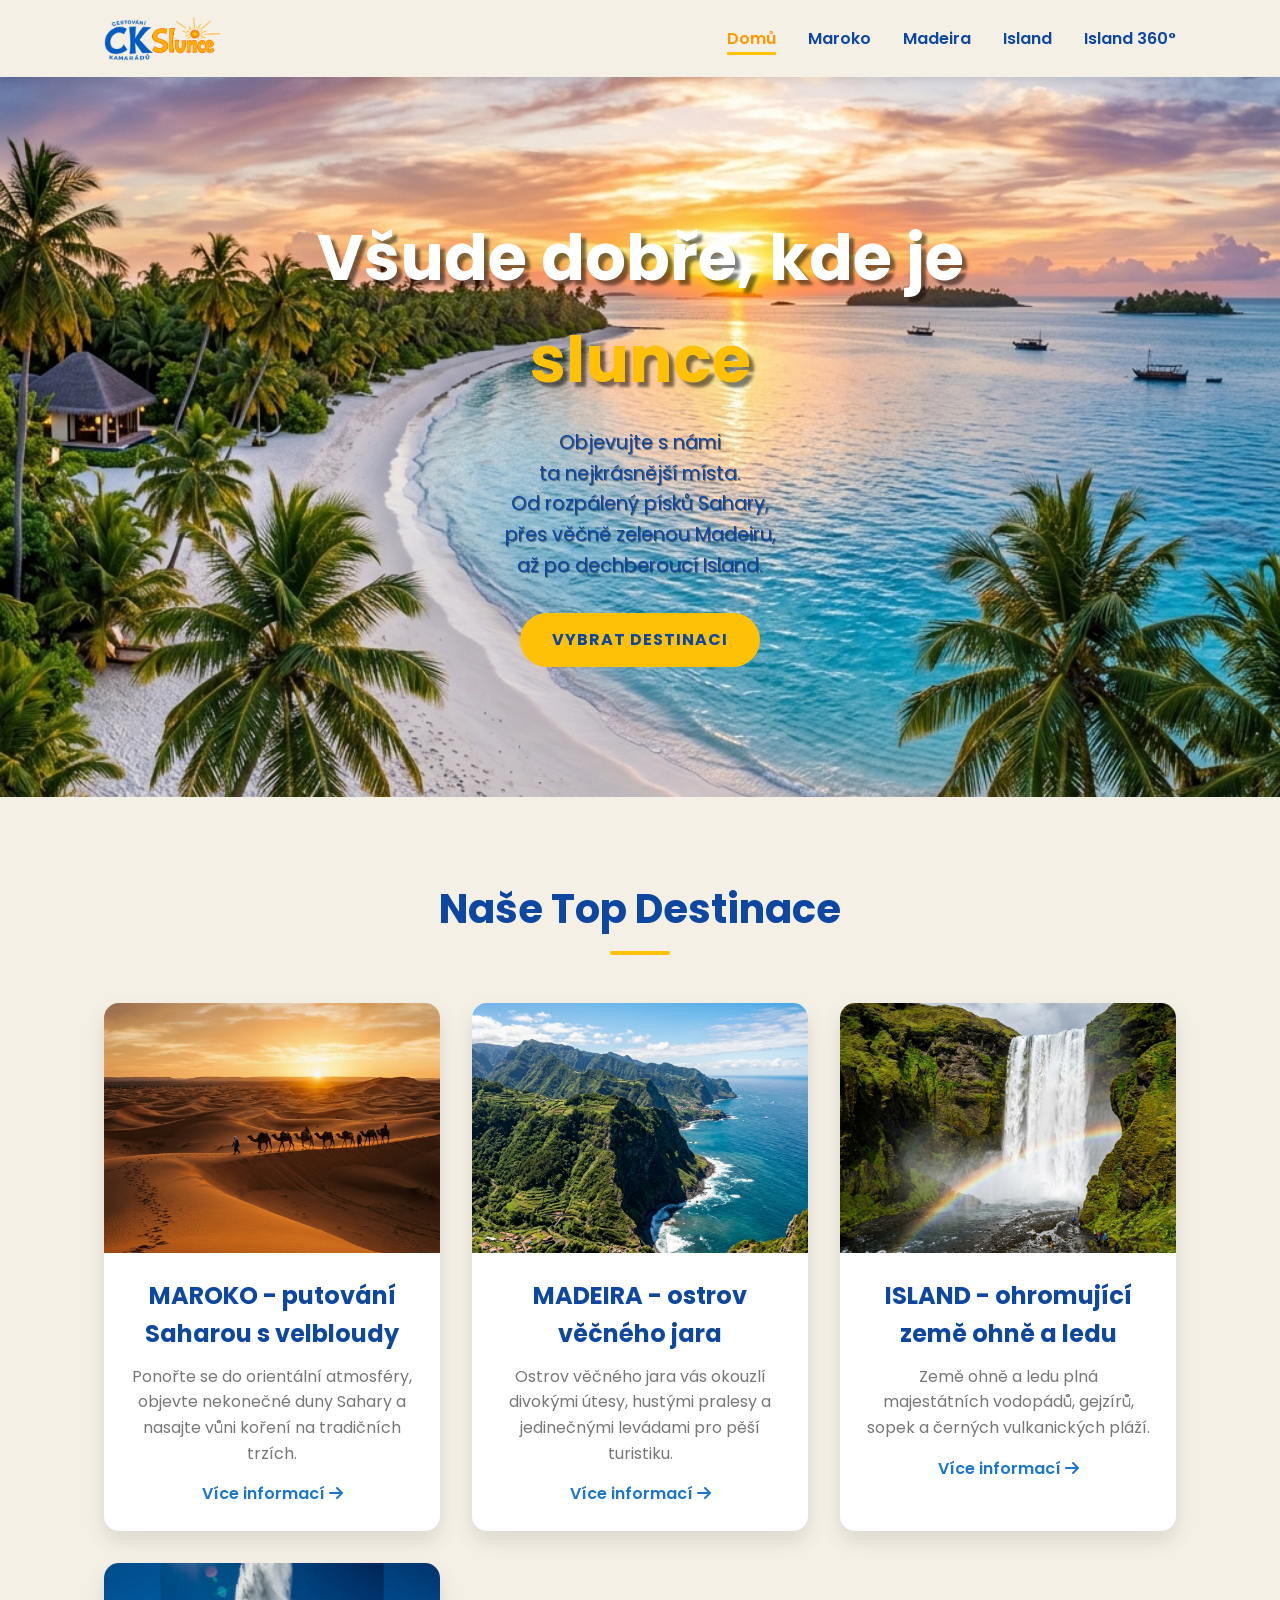
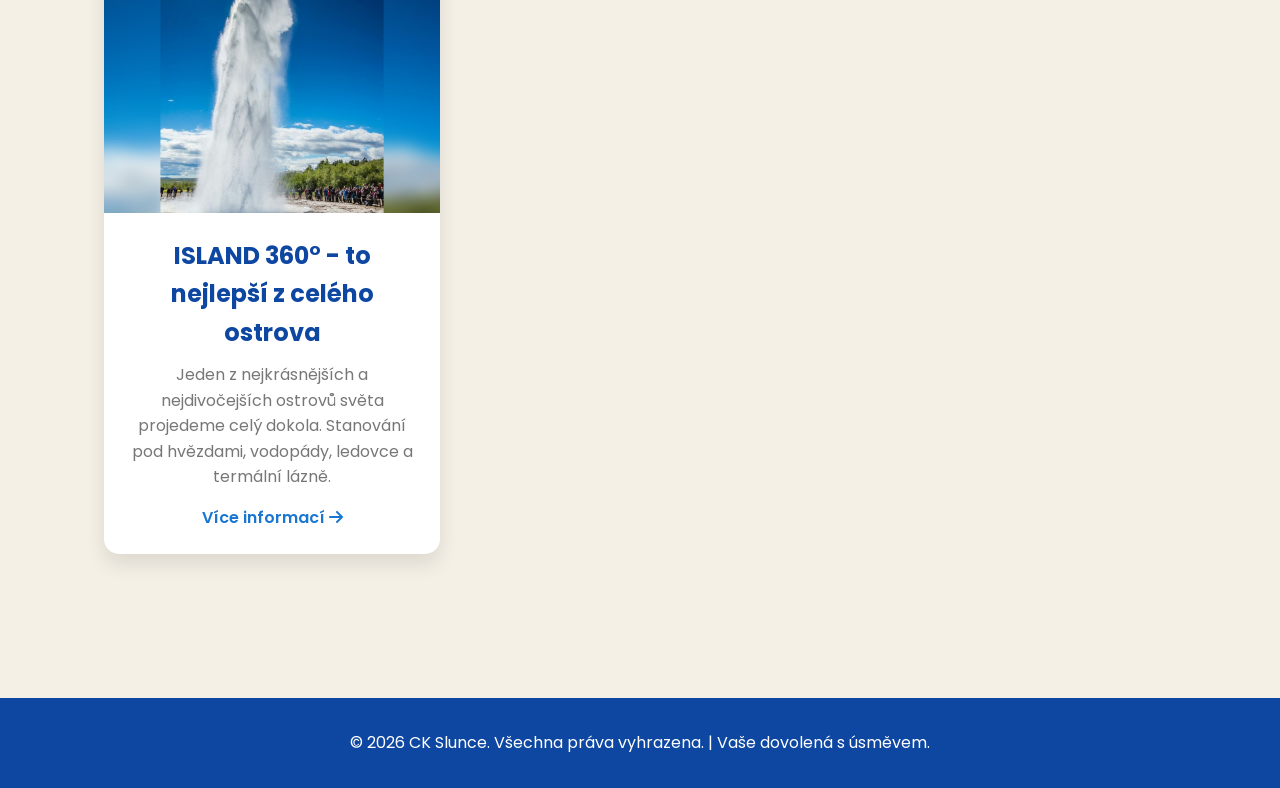
==== commit b819b0f1: "pridano Island360" ====
--- a/index.html
+++ b/index.html
@@ -9,6 +9,18 @@
         content="Cestování kamarádů CK Slunce - nabízíme nezapomenutelné zájezdy do destinací jako Maroko, Madeira a Island.">
     <link rel="stylesheet" href="css/style.css">
     <link href="https://cdnjs.cloudflare.com/ajax/libs/font-awesome/6.0.0/css/all.min.css" rel="stylesheet">
+    <!-- Strukturovaná data pro vyhledávače (SEO) -->
+    <script type="application/ld+json">
+    {
+      "@context": "https://schema.org",
+      "@type": "TravelAgency",
+      "name": "CK Slunce",
+      "alternateName": ["ckslunce", "Cestování kamarádů Slunce"],
+      "url": "https://www.ckslunce.cz",
+      "logo": "https://www.ckslunce.cz/images/logo_transparent.png",
+      "description": "Zážitkové cesty za dobrodružstvím s CK Slunce. Nabízíme zájezdy do destinací jako Maroko, Madeira a Island."
+    }
+    </script>
 </head>
 
 <body>
@@ -16,13 +28,14 @@
     <header>
         <nav>
             <a href="index.html" class="logo">
-                <img src="images/logo_transparent.png" alt="CK Slunce logo">
+                <img src="images/logo_transparent.png" alt="CK Slunce (ckslunce) logo">
             </a>
             <ul class="nav-links">
                 <li><a href="index.html" class="active">Domů</a></li>
                 <li><a href="maroko.html">Maroko</a></li>
                 <li><a href="madeira.html">Madeira</a></li>
                 <li><a href="island.html">Island</a></li>
+                <li><a href="island360.html">Island 360°</a></li>
             </ul>
             <button class="menu-toggle" id="menu-toggle" aria-label="Menu" aria-expanded="false">
                 <span></span>
@@ -83,6 +96,17 @@
                 </div>
             </a>
 
+            <a href="island360.html" class="card">
+                <div class="card-img">
+                    <img src="images/island360_1.jpg" alt="Island 360 zájezd">
+                </div>
+                <div class="card-content">
+                    <h3>ISLAND 360° - to nejlepší z celého ostrova</h3>
+                    <p>Jeden z nejkrásnějších a nejdivočejších ostrovů světa projedeme celý dokola. Stanování pod hvězdami, vodopády, ledovce a termální lázně.</p>
+                    <span class="card-btn">Více informací <i class="fas fa-arrow-right"></i></span>
+                </div>
+            </a>
+
         </div>
     </section>
 
